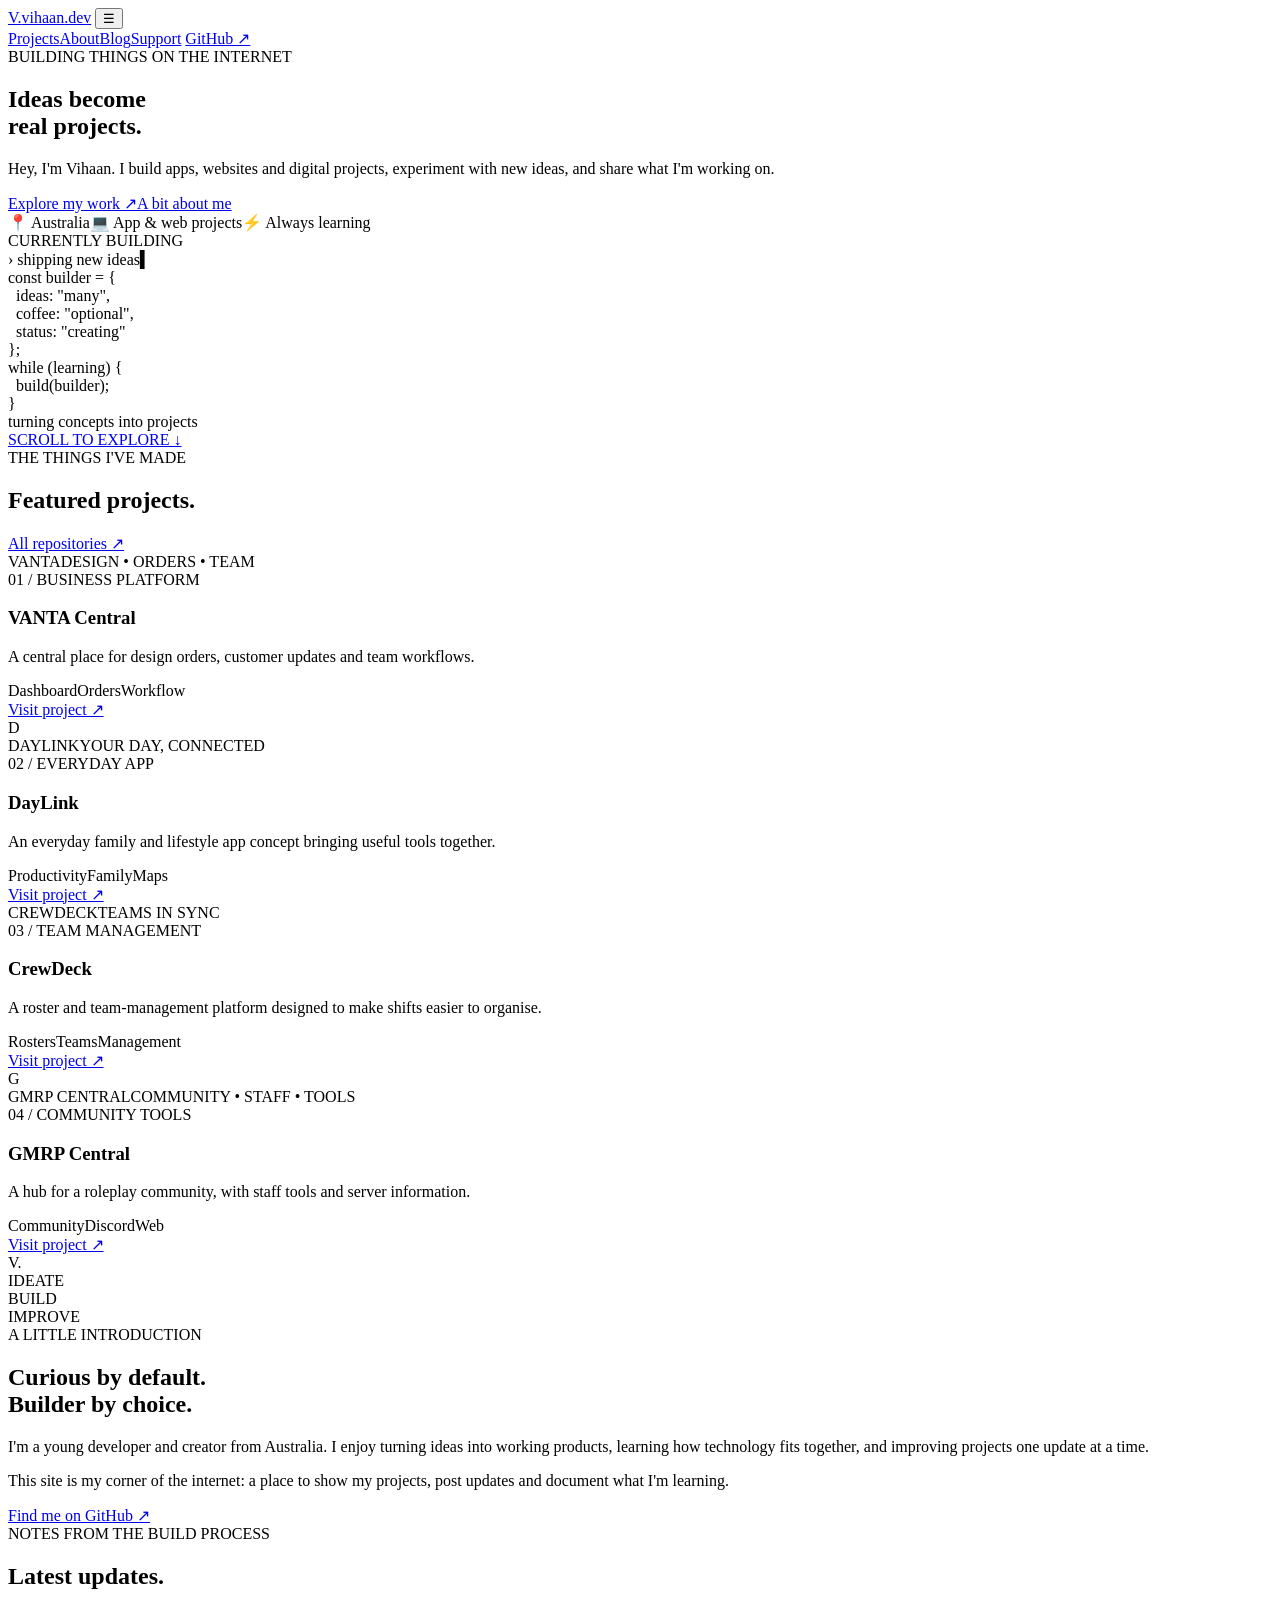
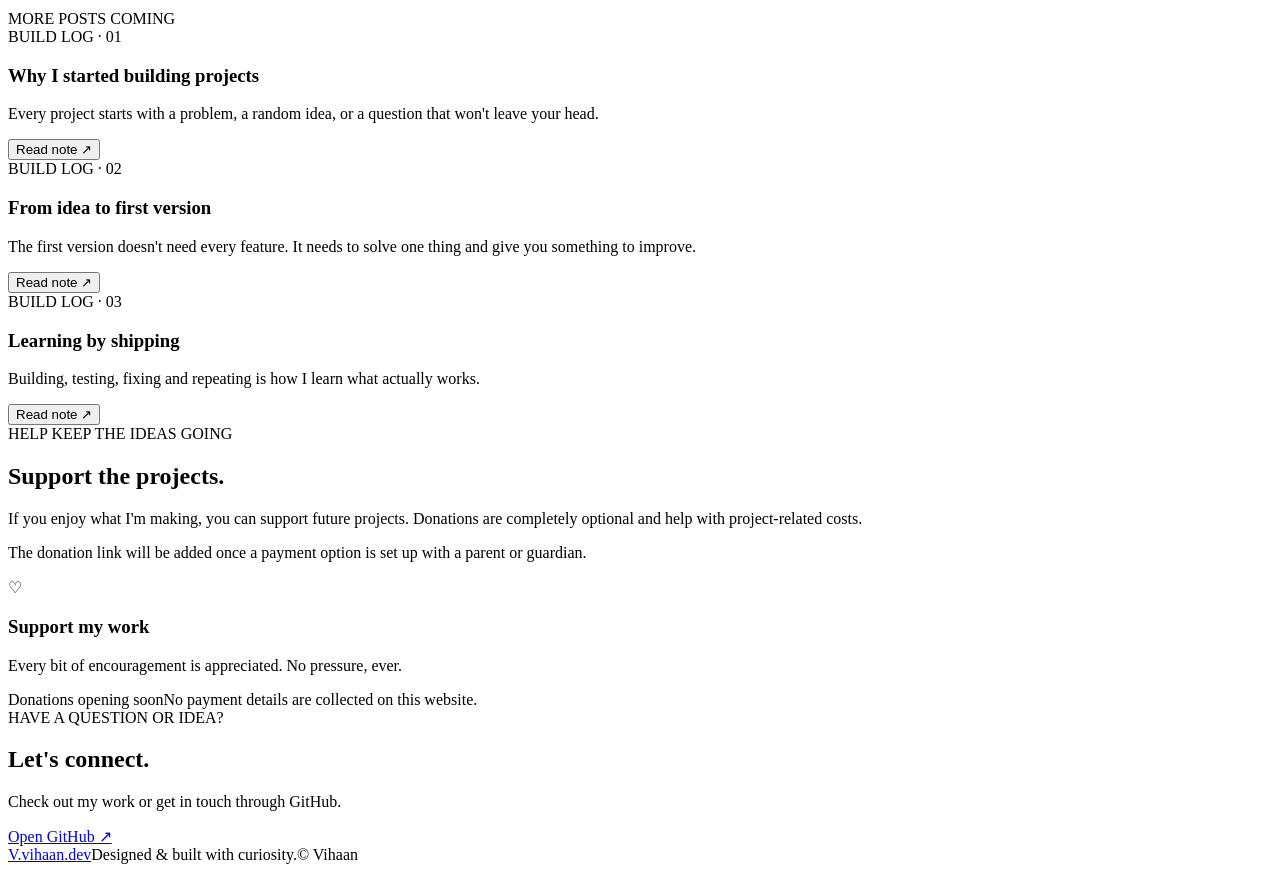
==== index.html @ 01ca3eeb "Add developer portfolio website" ====
<!doctype html>
<html lang="en">
<head>
  <meta charset="utf-8">
  <meta name="viewport" content="width=device-width, initial-scale=1">
  <meta name="theme-color" content="#080d1b">
  <meta name="description" content="Vihaan's developer portfolio: apps, websites, experiments and updates.">
  <title>Vihaan | Developer & Builder</title>
  <link rel="preconnect" href="https://fonts.googleapis.com">
  <link rel="preconnect" href="https://fonts.gstatic.com" crossorigin>
  <link href="https://fonts.googleapis.com/css2?family=DM+Sans:wght@400;500;600;700&family=Space+Grotesk:wght@400;500;600;700&display=swap" rel="stylesheet">
  <link rel="stylesheet" href="styles.css">
  <script src="script.js" defer></script>
</head>
<body>
  <div class="ambient ambient-one"></div><div class="ambient ambient-two"></div>
  <header class="site-header">
    <a class="brand" href="#home" aria-label="Vihaan home"><span class="brand-mark">V.</span><span>vihaan<span class="muted">.dev</span></span></a>
    <button class="menu-toggle" aria-label="Toggle navigation" aria-expanded="false">☰</button>
    <nav class="nav">
      <a href="#projects">Projects</a><a href="#about">About</a><a href="#blog">Blog</a><a href="#support">Support</a>
      <a class="nav-cta" href="https://github.com/vihaanchillguy-ui" target="_blank" rel="noreferrer">GitHub ↗</a>
    </nav>
  </header>

  <main>
    <section class="hero section" id="home">
      <div class="hero-copy">
        <div class="eyebrow"><span class="status-dot"></span> BUILDING THINGS ON THE INTERNET</div>
        <h1>Ideas become<br><span class="gradient-text">real projects.</span></h1>
        <p class="hero-text">Hey, I'm Vihaan. I build apps, websites and digital projects, experiment with new ideas, and share what I'm working on.</p>
        <div class="hero-actions"><a class="button primary" href="#projects">Explore my work <span>↗</span></a><a class="button secondary" href="#about">A bit about me</a></div>
        <div class="hero-meta"><span>📍 Australia</span><span>💻 App & web projects</span><span>⚡ Always learning</span></div>
      </div>
      <div class="hero-card">
        <div class="card-top"><span class="window-dots"><i></i><i></i><i></i></span><span class="tiny-label">CURRENTLY BUILDING</span></div>
        <div class="terminal-line"><span class="terminal-prompt">›</span> <span id="typed-line">shipping new ideas</span><span class="cursor">▍</span></div>
        <div class="code-block"><span class="code-purple">const</span> builder = {<br>&nbsp;&nbsp;ideas: <span class="code-green">"many"</span>,<br>&nbsp;&nbsp;coffee: <span class="code-orange">"optional"</span>,<br>&nbsp;&nbsp;status: <span class="code-green">"creating"</span><br>};<br><span class="code-purple">while</span> (learning) {<br>&nbsp;&nbsp;build(builder);<br>}
        </div>
        <div class="card-bottom"><span class="live-pulse"></span> turning concepts into projects</div>
      </div>
      <a class="scroll-cue" href="#projects">SCROLL TO EXPLORE ↓</a>
    </section>

    <section class="section projects-section" id="projects">
      <div class="section-heading"><div><div class="eyebrow">THE THINGS I'VE MADE</div><h2>Featured projects<span class="accent">.</span></h2></div><a class="text-link" href="https://github.com/vihaanchillguy-ui?tab=repositories" target="_blank" rel="noreferrer">All repositories ↗</a></div>
      <div class="project-grid">
        <article class="project-card featured">
          <div class="project-art art-vanta"><span class="art-orbit"></span><span class="art-word">VANTA</span><span class="art-caption">DESIGN • ORDERS • TEAM</span></div>
          <div class="project-info"><div class="project-kicker">01 / BUSINESS PLATFORM</div><h3>VANTA Central</h3><p>A central place for design orders, customer updates and team workflows.</p><div class="tags"><span>Dashboard</span><span>Orders</span><span>Workflow</span></div><a class="text-link" href="https://vanta-central-236cf91c.base44.app" target="_blank" rel="noreferrer">Visit project ↗</a></div>
        </article>
        <article class="project-card">
          <div class="project-art art-daylink"><div class="daylink-icon">D</div><span class="art-word">DAYLINK</span><span class="art-caption">YOUR DAY, CONNECTED</span></div>
          <div class="project-info"><div class="project-kicker">02 / EVERYDAY APP</div><h3>DayLink</h3><p>An everyday family and lifestyle app concept bringing useful tools together.</p><div class="tags"><span>Productivity</span><span>Family</span><span>Maps</span></div><a class="text-link" href="https://daylink-daily-flow.base44.app" target="_blank" rel="noreferrer">Visit project ↗</a></div>
        </article>
        <article class="project-card">
          <div class="project-art art-crew"><div class="crew-bars"><i></i><i></i><i></i><i></i></div><span class="art-word">CREWDECK</span><span class="art-caption">TEAMS IN SYNC</span></div>
          <div class="project-info"><div class="project-kicker">03 / TEAM MANAGEMENT</div><h3>CrewDeck</h3><p>A roster and team-management platform designed to make shifts easier to organise.</p><div class="tags"><span>Rosters</span><span>Teams</span><span>Management</span></div><a class="text-link" href="https://crewdeckhub.com" target="_blank" rel="noreferrer">Visit project ↗</a></div>
        </article>
        <article class="project-card">
          <div class="project-art art-gmrp"><div class="gmrp-shield">G</div><span class="art-word">GMRP CENTRAL</span><span class="art-caption">COMMUNITY • STAFF • TOOLS</span></div>
          <div class="project-info"><div class="project-kicker">04 / COMMUNITY TOOLS</div><h3>GMRP Central</h3><p>A hub for a roleplay community, with staff tools and server information.</p><div class="tags"><span>Community</span><span>Discord</span><span>Web</span></div><a class="text-link" href="https://vihaanchillguy-ui.github.io/gmrp-central-site/" target="_blank" rel="noreferrer">Visit project ↗</a></div>
        </article>
      </div>
    </section>

    <section class="about-section" id="about"><div class="section about-inner"><div class="about-visual"><div class="avatar">V<span>.</span></div><div class="orbit-label label-one">IDEATE</div><div class="orbit-label label-two">BUILD</div><div class="orbit-label label-three">IMPROVE</div></div><div class="about-copy"><div class="eyebrow">A LITTLE INTRODUCTION</div><h2>Curious by default.<br><span class="gradient-text">Builder by choice.</span></h2><p>I'm a young developer and creator from Australia. I enjoy turning ideas into working products, learning how technology fits together, and improving projects one update at a time.</p><p>This site is my corner of the internet: a place to show my projects, post updates and document what I'm learning.</p><a class="button secondary" href="https://github.com/vihaanchillguy-ui" target="_blank" rel="noreferrer">Find me on GitHub ↗</a></div></div></section>

    <section class="section blog-section" id="blog">
      <div class="section-heading"><div><div class="eyebrow">NOTES FROM THE BUILD PROCESS</div><h2>Latest updates<span class="accent">.</span></h2></div><span class="coming-label">MORE POSTS COMING</span></div>
      <div class="blog-grid">
        <article class="blog-card"><div class="blog-date">BUILD LOG · 01</div><h3>Why I started building projects</h3><p>Every project starts with a problem, a random idea, or a question that won't leave your head.</p><button class="read-more" data-post="0">Read note ↗</button></article>
        <article class="blog-card"><div class="blog-date">BUILD LOG · 02</div><h3>From idea to first version</h3><p>The first version doesn't need every feature. It needs to solve one thing and give you something to improve.</p><button class="read-more" data-post="1">Read note ↗</button></article>
        <article class="blog-card"><div class="blog-date">BUILD LOG · 03</div><h3>Learning by shipping</h3><p>Building, testing, fixing and repeating is how I learn what actually works.</p><button class="read-more" data-post="2">Read note ↗</button></article>
      </div>
    </section>

    <section class="support-section" id="support"><div class="section support-inner"><div><div class="eyebrow">HELP KEEP THE IDEAS GOING</div><h2>Support the projects<span class="accent">.</span></h2><p>If you enjoy what I'm making, you can support future projects. Donations are completely optional and help with project-related costs.</p><p class="small-note">The donation link will be added once a payment option is set up with a parent or guardian.</p></div><div class="support-card"><div class="support-icon">♡</div><h3>Support my work</h3><p>Every bit of encouragement is appreciated. No pressure, ever.</p><span class="button disabled" aria-disabled="true">Donations opening soon</span><span class="secure-note">No payment details are collected on this website.</span></div></div></section>

    <section class="section contact-section"><div class="contact-box"><div><div class="eyebrow">HAVE A QUESTION OR IDEA?</div><h2>Let's connect<span class="accent">.</span></h2><p>Check out my work or get in touch through GitHub.</p></div><a class="button primary" href="https://github.com/vihaanchillguy-ui" target="_blank" rel="noreferrer">Open GitHub ↗</a></div></section>
  </main>
  <footer class="footer"><a class="brand" href="#home"><span class="brand-mark">V.</span><span>vihaan<span class="muted">.dev</span></span></a><span>Designed & built with curiosity.</span><span>© <span id="year"></span> Vihaan</span></footer>

  <dialog id="post-dialog" class="post-dialog"><button class="dialog-close" aria-label="Close">×</button><div class="eyebrow" id="dialog-kicker">BUILD LOG</div><h2 id="dialog-title"></h2><div id="dialog-body"></div></dialog>
</body>
</html>
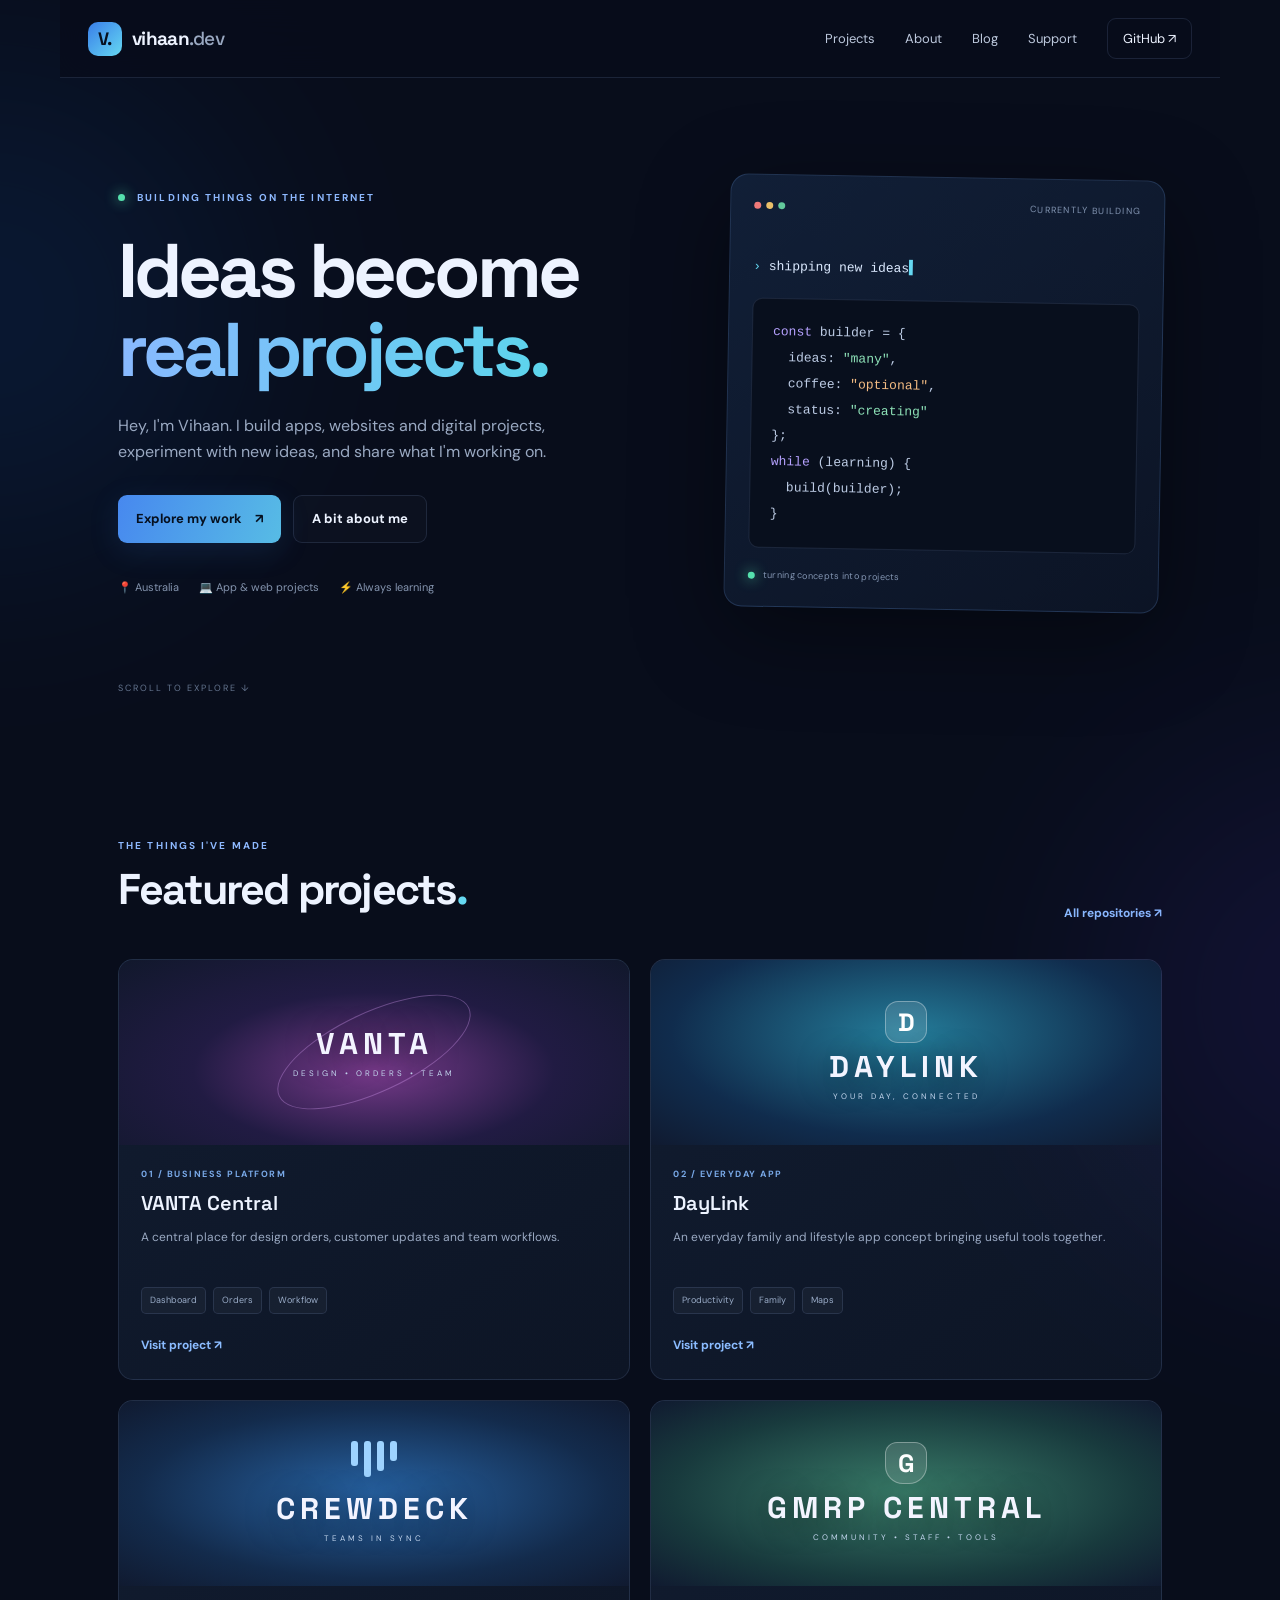
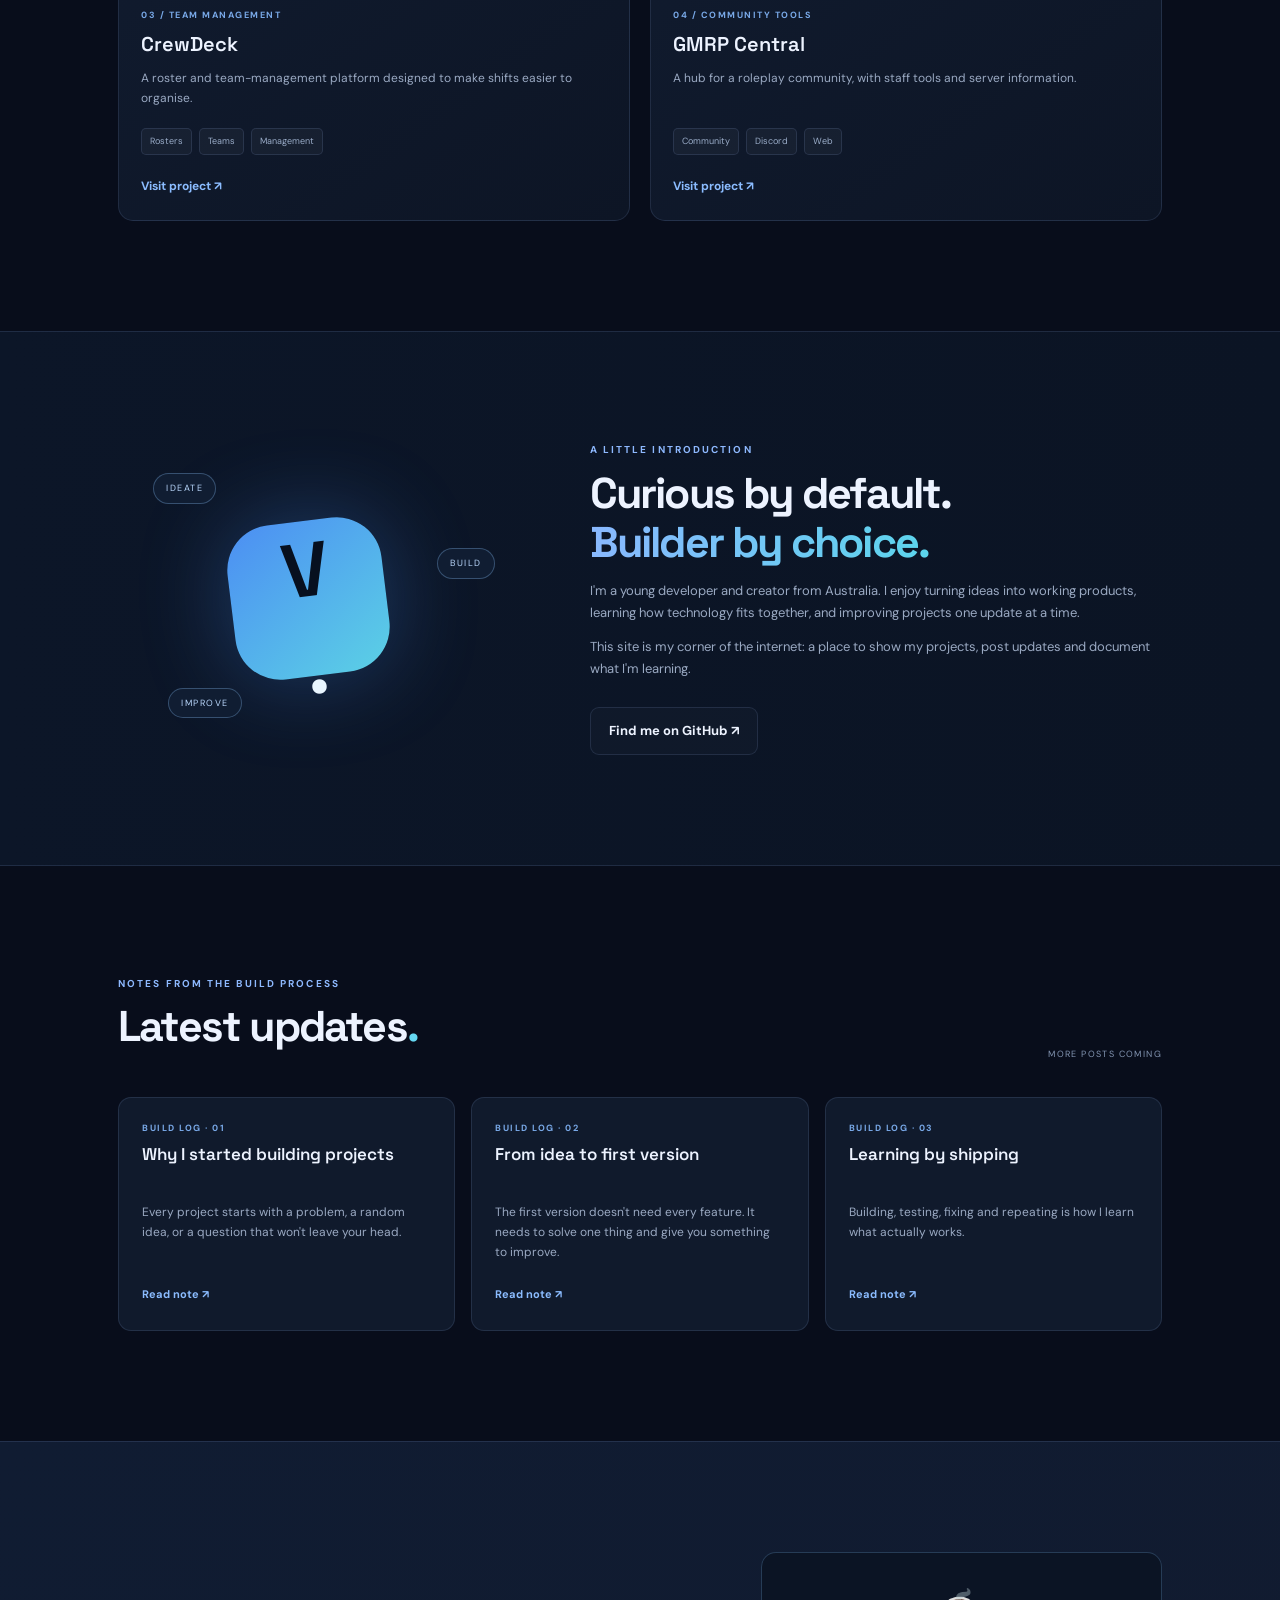
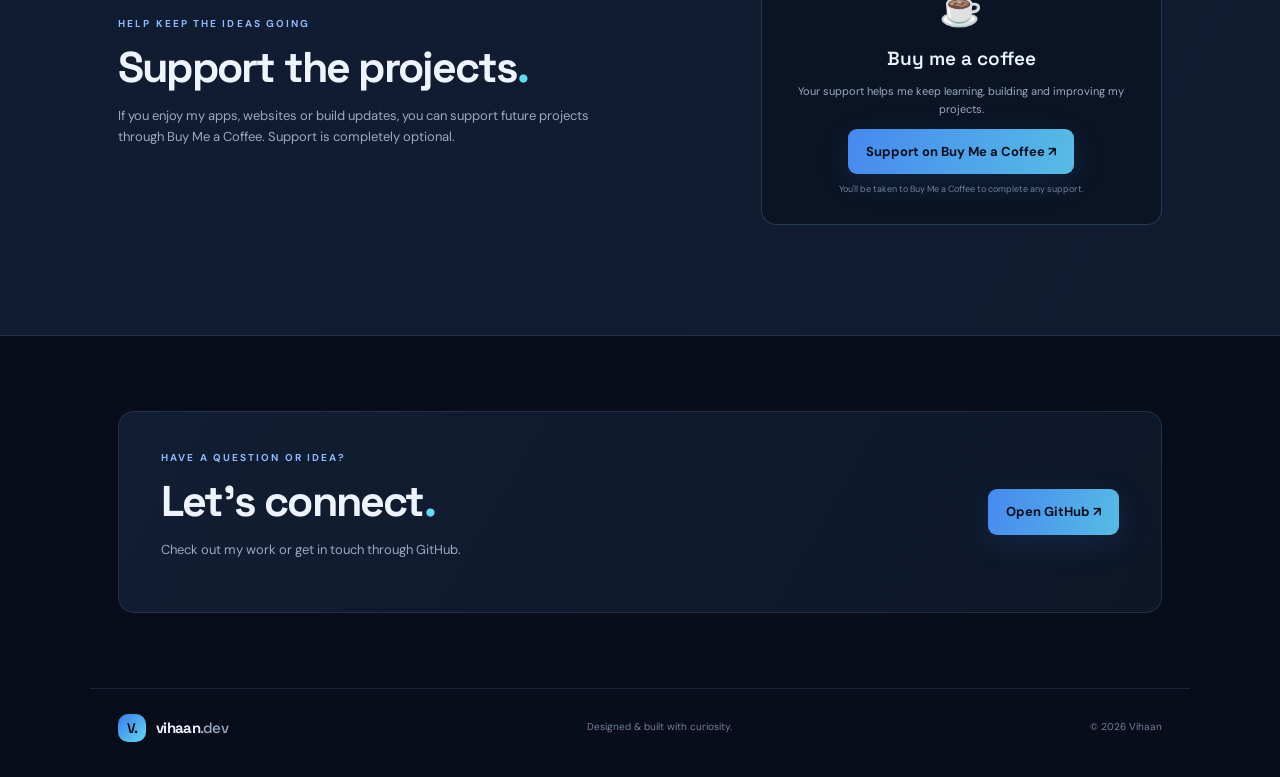
==== commit b7ef9b62: "Add Buy Me a Coffee support link to portfolio website" ====
--- a/index.html
+++ b/index.html
@@ -75,7 +75,7 @@
       </div>
     </section>
 
-    <section class="support-section" id="support"><div class="section support-inner"><div><div class="eyebrow">HELP KEEP THE IDEAS GOING</div><h2>Support the projects<span class="accent">.</span></h2><p>If you enjoy what I'm making, you can support future projects. Donations are completely optional and help with project-related costs.</p><p class="small-note">The donation link will be added once a payment option is set up with a parent or guardian.</p></div><div class="support-card"><div class="support-icon">♡</div><h3>Support my work</h3><p>Every bit of encouragement is appreciated. No pressure, ever.</p><span class="button disabled" aria-disabled="true">Donations opening soon</span><span class="secure-note">No payment details are collected on this website.</span></div></div></section>
+    <section class="support-section" id="support"><div class="section support-inner"><div><div class="eyebrow">HELP KEEP THE IDEAS GOING</div><h2>Support the projects<span class="accent">.</span></h2><p>If you enjoy my apps, websites or build updates, you can support future projects through Buy Me a Coffee. Support is completely optional.</p></div><div class="support-card"><div class="support-icon">☕</div><h3>Buy me a coffee</h3><p>Your support helps me keep learning, building and improving my projects.</p><a class="button primary" href="https://buymeacoffee.com/vihaansaini" target="_blank" rel="noopener noreferrer">Support on Buy Me a Coffee ↗</a><span class="secure-note">You'll be taken to Buy Me a Coffee to complete any support.</span></div></div></section>
 
     <section class="section contact-section"><div class="contact-box"><div><div class="eyebrow">HAVE A QUESTION OR IDEA?</div><h2>Let's connect<span class="accent">.</span></h2><p>Check out my work or get in touch through GitHub.</p></div><a class="button primary" href="https://github.com/vihaanchillguy-ui" target="_blank" rel="noreferrer">Open GitHub ↗</a></div></section>
   </main>
--- a/styles.css
+++ b/styles.css
@@ -0,0 +1 @@
+:root{--bg:#080d1b;--panel:#101a2d;--panel2:#0c1425;--text:#edf3ff;--muted:#9aa9c2;--blue:#5a9bff;--cyan:#65d8f2;--line:rgba(160,190,255,.13);--font:'DM Sans',sans-serif;--display:'Space Grotesk',sans-serif}*{box-sizing:border-box}html{scroll-behavior:smooth;scroll-padding-top:90px}body{margin:0;background:var(--bg);color:var(--text);font-family:var(--font);line-height:1.65;overflow-x:hidden}a{color:inherit;text-decoration:none}button{font:inherit}.ambient{position:absolute;width:480px;height:480px;border-radius:50%;filter:blur(120px);opacity:.13;pointer-events:none}.ambient-one{background:#1769d2;top:70px;left:-250px}.ambient-two{background:#5438d4;top:760px;right:-300px}.site-header{height:78px;max-width:1160px;margin:auto;padding:0 28px;display:flex;align-items:center;justify-content:space-between;position:sticky;top:0;z-index:20;background:rgba(8,13,27,.82);backdrop-filter:blur(18px);border-bottom:1px solid var(--line)}.brand{display:flex;align-items:center;gap:10px;font:700 19px var(--display);letter-spacing:-.7px}.brand-mark{display:grid;place-items:center;width:34px;height:34px;border-radius:10px;background:linear-gradient(135deg,#397ee9,#65d8f2);color:#07101f;font-size:18px}.muted{color:var(--muted);font-weight:500}.nav{display:flex;align-items:center;gap:30px;color:#bdc9dd;font-size:13px}.nav a:hover,.text-link:hover{color:var(--cyan)}.nav-cta{padding:9px 15px;border:1px solid var(--line);border-radius:9px;color:var(--text)!important}.menu-toggle{display:none;background:none;color:white;border:0;font-size:23px}.section{max-width:1100px;margin:auto;padding:110px 28px}.hero{min-height:650px;display:grid;grid-template-columns:1.12fr .88fr;align-items:center;gap:55px;position:relative;padding-top:90px}.eyebrow{font-size:10px;letter-spacing:2.1px;font-weight:700;color:#8eb9ff}.status-dot,.live-pulse{display:inline-block;width:7px;height:7px;border-radius:50%;background:#55e0ad;margin-right:8px;box-shadow:0 0 13px #55e0ad}.hero h1{font:700 clamp(48px,7vw,76px)/1.04 var(--display);letter-spacing:-4px;margin:24px 0}.gradient-text{background:linear-gradient(100deg,#8ab8ff,#5bd5ec);-webkit-background-clip:text;background-clip:text;color:transparent}.hero-text{max-width:510px;color:var(--muted);font-size:16px}.hero-actions{display:flex;gap:12px;margin:30px 0}.button{display:inline-flex;align-items:center;justify-content:center;gap:13px;padding:12px 18px;border-radius:9px;font-size:13px;font-weight:700;transition:.2s}.button:hover{transform:translateY(-2px)}.primary{background:linear-gradient(110deg,#4788ef,#57bce5);color:#06101f;box-shadow:0 8px 30px #347cdb25}.secondary{border:1px solid var(--line);background:#ffffff05;color:var(--text)}.hero-meta{display:flex;gap:20px;flex-wrap:wrap;color:#8494ae;font-size:11px;margin-top:35px}.hero-card{background:linear-gradient(145deg,#111f37,#0c1425);border:1px solid #6a9bdb35;border-radius:18px;padding:23px;box-shadow:0 25px 90px #0006;transform:rotate(1deg)}.card-top,.card-bottom{display:flex;justify-content:space-between;align-items:center}.window-dots{display:flex;gap:5px}.window-dots i{width:7px;height:7px;background:#54708f;border-radius:50%}.window-dots i:first-child{background:#ef7979}.window-dots i:nth-child(2){background:#eabf69}.window-dots i:nth-child(3){background:#62c99b}.tiny-label,.card-bottom{font-size:9px;letter-spacing:1.3px;color:#8395b2}.terminal-line{margin:45px 0 24px;font:500 13px monospace;color:#dceaff}.terminal-prompt{color:#65d8f2}.cursor{color:#65d8f2;animation:blink 1s steps(2) infinite}@keyframes blink{50%{opacity:0}}.code-block{font:13px/2 monospace;color:#bdcce5;background:#080f1d;border:1px solid var(--line);border-radius:10px;padding:20px}.code-purple{color:#b6a2ff}.code-green{color:#8ee2b8}.code-orange{color:#f4bc83}.card-bottom{justify-content:flex-start;margin-top:20px;letter-spacing:.3px}.scroll-cue{position:absolute;bottom:32px;left:28px;color:#65758f;font-size:9px;letter-spacing:2px}.section-heading{display:flex;justify-content:space-between;align-items:end;margin-bottom:35px}.section-heading h2,.about-copy h2,.support-inner h2,.contact-box h2{font:700 clamp(32px,4vw,43px)/1.15 var(--display);letter-spacing:-1.8px;margin:10px 0}.accent{color:var(--cyan)}.text-link{font-size:12px;font-weight:700;color:#8bbcff}.project-grid{display:grid;grid-template-columns:repeat(2,1fr);gap:20px}.project-card{overflow:hidden;background:linear-gradient(145deg,#111c30,#0d1525);border:1px solid var(--line);border-radius:15px;transition:.25s}.project-card:hover{transform:translateY(-5px);border-color:#5798df66}.project-art{height:185px;position:relative;overflow:hidden;display:flex;align-items:center;justify-content:center;flex-direction:column;gap:4px}.art-vanta{background:radial-gradient(ellipse at 50% 60%,#773a8a,#211b43 50%,#11182c)}.art-daylink{background:radial-gradient(ellipse at 50% 40%,#247c99,#102c4d 65%,#101a30)}.art-crew{background:radial-gradient(ellipse at 50% 50%,#2762a2,#132b4c 65%,#101a30)}.art-gmrp{background:radial-gradient(ellipse at 50% 50%,#397b68,#183a3d 65%,#101a30)}.art-word{font:700 30px var(--display);letter-spacing:5px;color:#f3f4ff;text-shadow:0 4px 30px #0008}.art-caption{font-size:8px;letter-spacing:3px;color:#c2d5ed}.art-orbit{position:absolute;width:210px;height:80px;border:1px solid #e1a4ff55;border-radius:50%;transform:rotate(-25deg)}.daylink-icon,.gmrp-shield{width:42px;height:42px;border-radius:13px;display:grid;place-items:center;background:#ffffff20;border:1px solid #ffffff55;font:700 25px var(--display);color:white}.gmrp-shield{border-radius:12px 12px 18px 18px}.crew-bars{display:flex;gap:6px;margin-bottom:8px}.crew-bars i{width:7px;height:25px;border-radius:3px;background:#9ed3ff}.crew-bars i:nth-child(2){height:36px}.crew-bars i:nth-child(3){height:30px}.crew-bars i:nth-child(4){height:20px}.project-info{padding:22px}.project-kicker,.blog-date{font-size:9px;letter-spacing:1.5px;color:#79a9e8;font-weight:700}.project-info h3,.blog-card h3{font:600 20px var(--display);margin:8px 0}.project-info p,.blog-card p{font-size:12px;color:var(--muted);min-height:42px}.tags{display:flex;gap:7px;flex-wrap:wrap;margin:17px 0}.tags span{font-size:9px;padding:5px 8px;border-radius:5px;background:#ffffff09;color:#9aacc8;border:1px solid var(--line)}.about-section{background:linear-gradient(90deg,#0c1628,#0b1424);border-block:1px solid var(--line)}.about-inner{display:grid;grid-template-columns:.8fr 1.2fr;align-items:center;gap:90px}.about-visual{height:310px;display:grid;place-items:center;position:relative}.avatar{width:155px;height:155px;border-radius:45px;display:grid;place-items:center;background:linear-gradient(145deg,#4c8ef3,#5bd1e5);color:#07101f;font:700 76px var(--display);box-shadow:0 0 90px #458be955;transform:rotate(-7deg)}.avatar span{color:#e9f6ff}.orbit-label{position:absolute;border:1px solid #6e9fce66;background:#101d32;padding:7px 12px;border-radius:30px;font-size:9px;letter-spacing:1.5px;color:#b8d6fa}.label-one{top:30px;left:35px}.label-two{right:5px;top:105px}.label-three{bottom:35px;left:50px}.about-copy p,.support-inner p,.contact-box p{color:var(--muted);font-size:13px;max-width:560px}.about-copy .button{margin-top:15px}.blog-grid{display:grid;grid-template-columns:repeat(3,1fr);gap:16px}.blog-card{padding:23px;background:#101a2c;border:1px solid var(--line);border-radius:13px}.blog-card h3{font-size:17px;min-height:48px}.blog-card p{min-height:65px}.read-more{padding:0;border:0;background:none;color:#8bbcff;font-size:11px;font-weight:700;cursor:pointer}.coming-label{font-size:9px;letter-spacing:1.4px;color:#8395b2}.support-section{background:linear-gradient(120deg,#101c32,#111b30);border-block:1px solid var(--line)}.support-inner{display:grid;grid-template-columns:1fr .7fr;align-items:center;gap:70px}.support-inner p{max-width:490px}.small-note{font-size:10px!important;color:#71839e!important}.support-card{padding:27px;border:1px solid #70a9e144;background:#0b1424;border-radius:15px;text-align:center}.support-icon{font-size:35px;color:#75c9ee}.support-card h3{font:600 19px var(--display);margin:8px}.support-card p{font-size:11px}.disabled{background:#24334a;color:#8798b2;cursor:not-allowed;margin:10px 0}.secure-note{display:block;font-size:9px;color:#6e809a;margin-top:8px}.contact-section{padding-top:75px;padding-bottom:75px}.contact-box{border:1px solid var(--line);border-radius:16px;padding:38px 42px;background:linear-gradient(120deg,#111d32,#0d1728);display:flex;align-items:center;justify-content:space-between;gap:20px}.contact-box h2{margin-bottom:4px}.footer{max-width:1100px;margin:auto;padding:25px 28px 35px;border-top:1px solid var(--line);display:flex;align-items:center;justify-content:space-between;color:#71819a;font-size:10px}.footer .brand{color:var(--text);font-size:15px}.footer .brand-mark{width:28px;height:28px;font-size:14px}.post-dialog{width:min(560px,calc(100% - 30px));background:#101b2e;color:var(--text);border:1px solid #6a9bdb55;border-radius:16px;padding:35px;box-shadow:0 20px 100px #000b}.post-dialog::backdrop{background:#030712c9;backdrop-filter:blur(5px)}.post-dialog h2{font:700 28px var(--display);margin:10px 0 20px}.post-dialog p{color:var(--muted);font-size:13px}.dialog-close{position:absolute;right:17px;top:12px;background:none;border:0;color:#aabbd3;font-size:25px;cursor:pointer}@media(max-width:760px){.site-header{height:68px;padding:0 20px}.menu-toggle{display:block}.nav{display:none;position:absolute;top:68px;left:0;right:0;padding:20px;background:#0b1425;border-bottom:1px solid var(--line);flex-direction:column;gap:18px}.nav.open{display:flex}.hero{grid-template-columns:1fr;gap:35px;padding-top:75px;padding-bottom:100px}.hero h1{font-size:58px}.hero-card{max-width:500px;width:100%;margin:auto}.scroll-cue{bottom:35px}.section{padding:78px 22px}.project-grid{gap:13px}.project-art{height:145px}.project-info{padding:17px}.about-inner{grid-template-columns:1fr;gap:25px}.about-visual{height:240px}.blog-grid{grid-template-columns:1fr}.blog-card h3,.blog-card p{min-height:0}.support-inner{grid-template-columns:1fr;gap:25px}.contact-box{padding:28px;align-items:flex-start;flex-direction:column}.footer{padding-inline:22px;gap:15px;flex-wrap:wrap}}@media(max-width:480px){.hero h1{font-size:48px;letter-spacing:-2.8px}.hero-meta{gap:10px}.section-heading{align-items:flex-start;gap:15px;flex-direction:column}.project-grid{grid-template-columns:1fr}.project-art{height:170px}.footer{font-size:9px}.footer .brand{width:100%}}
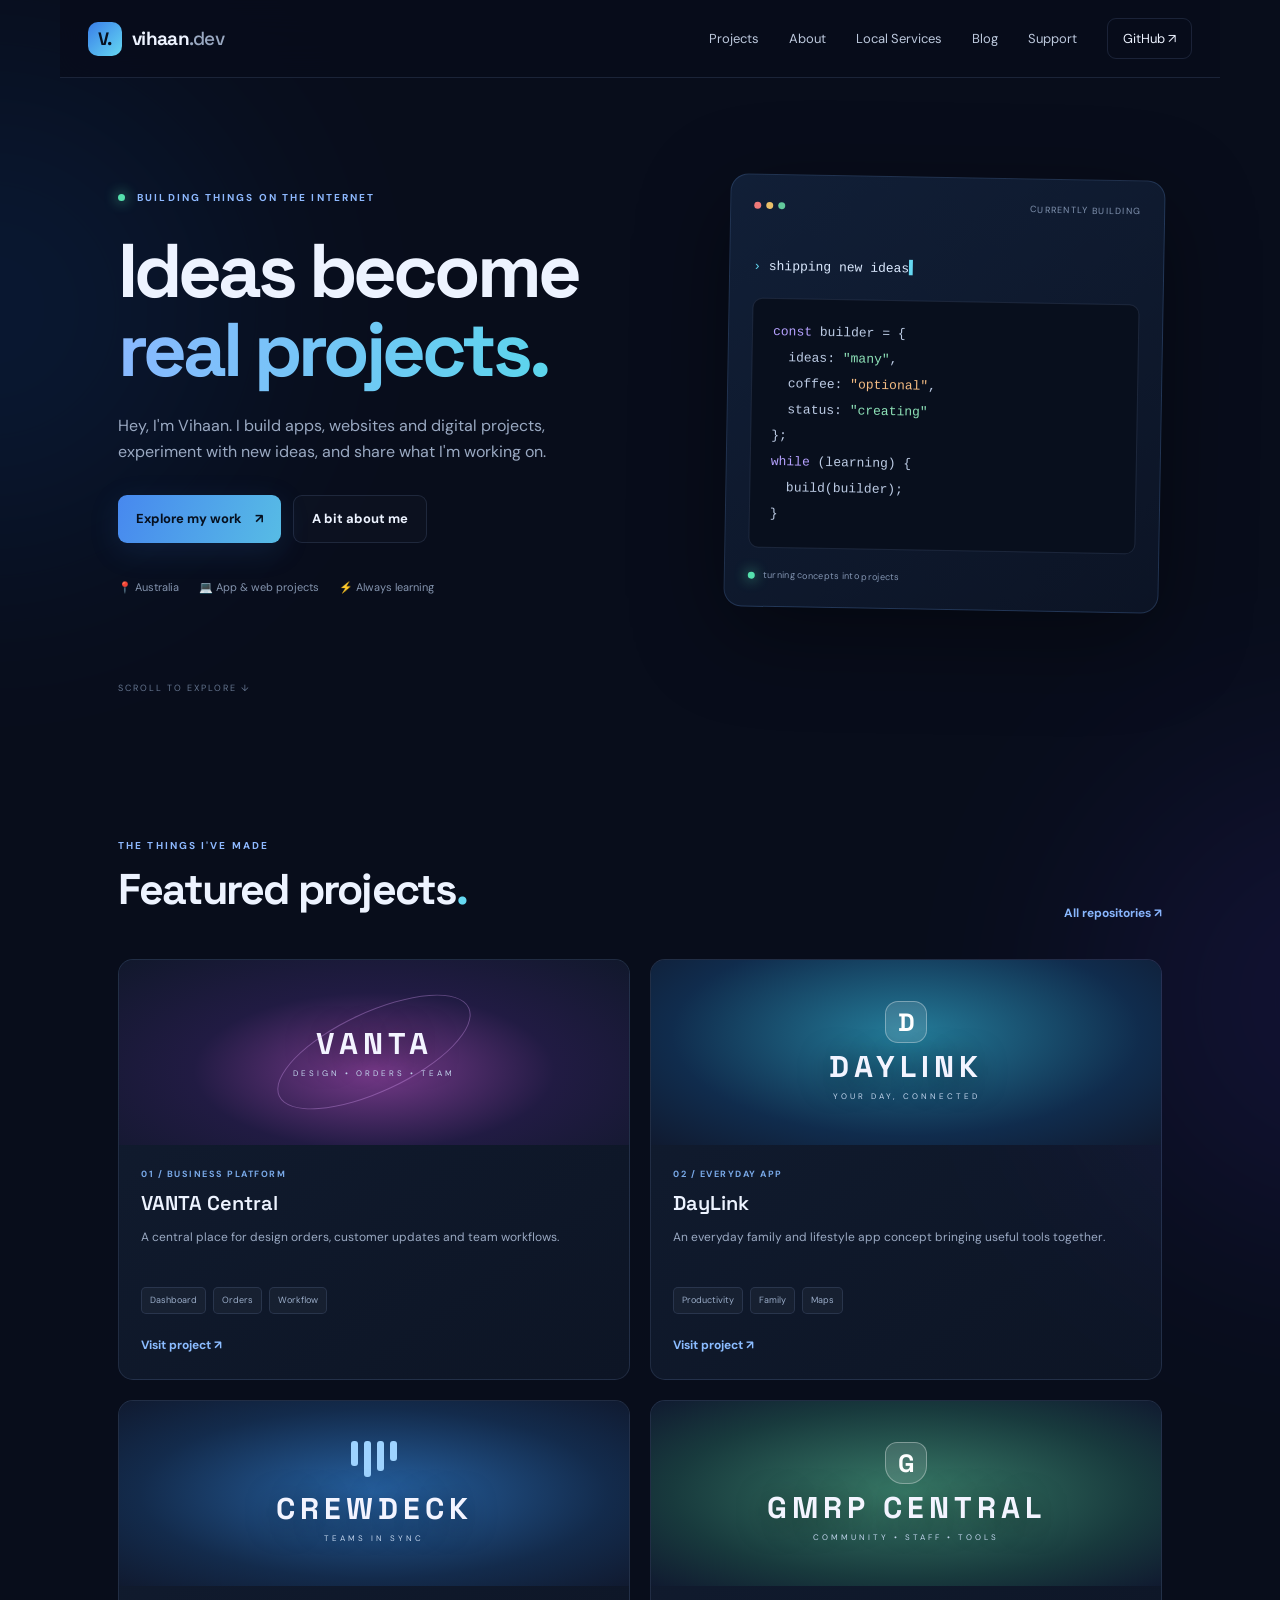
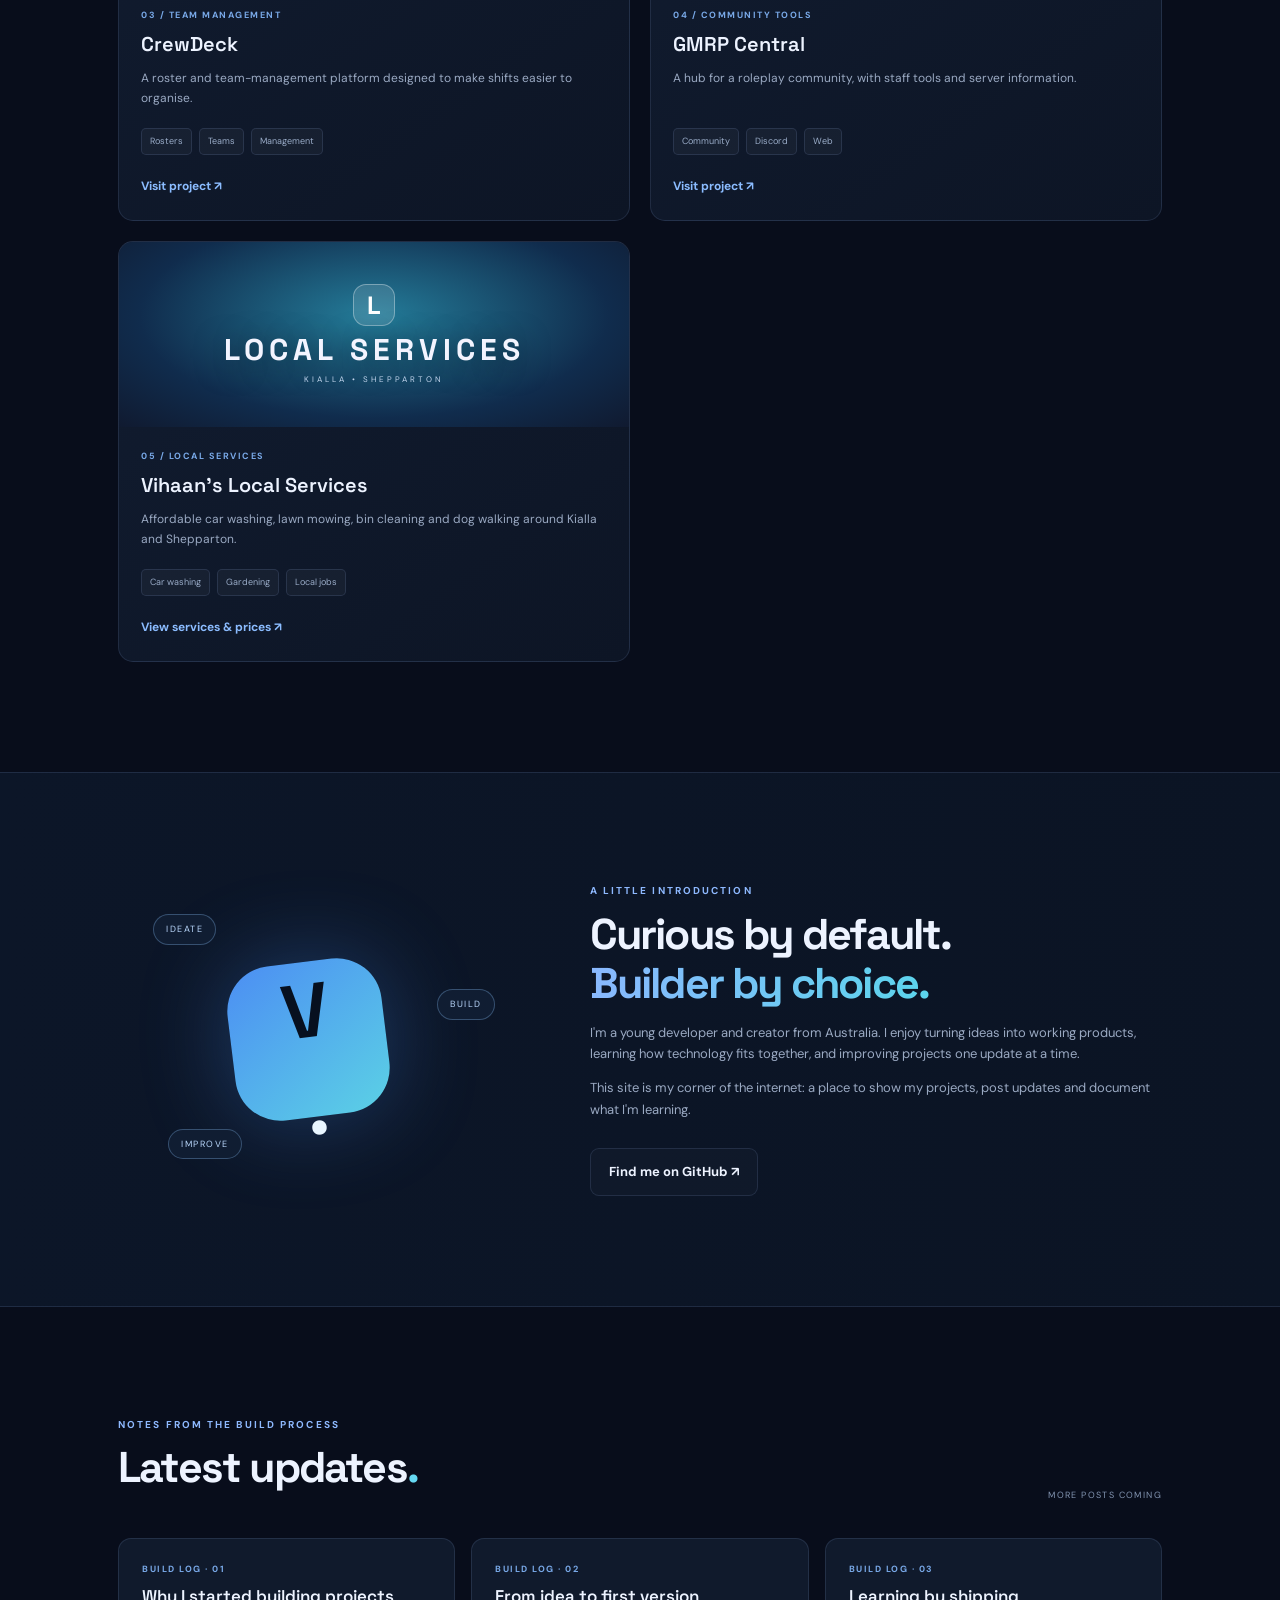
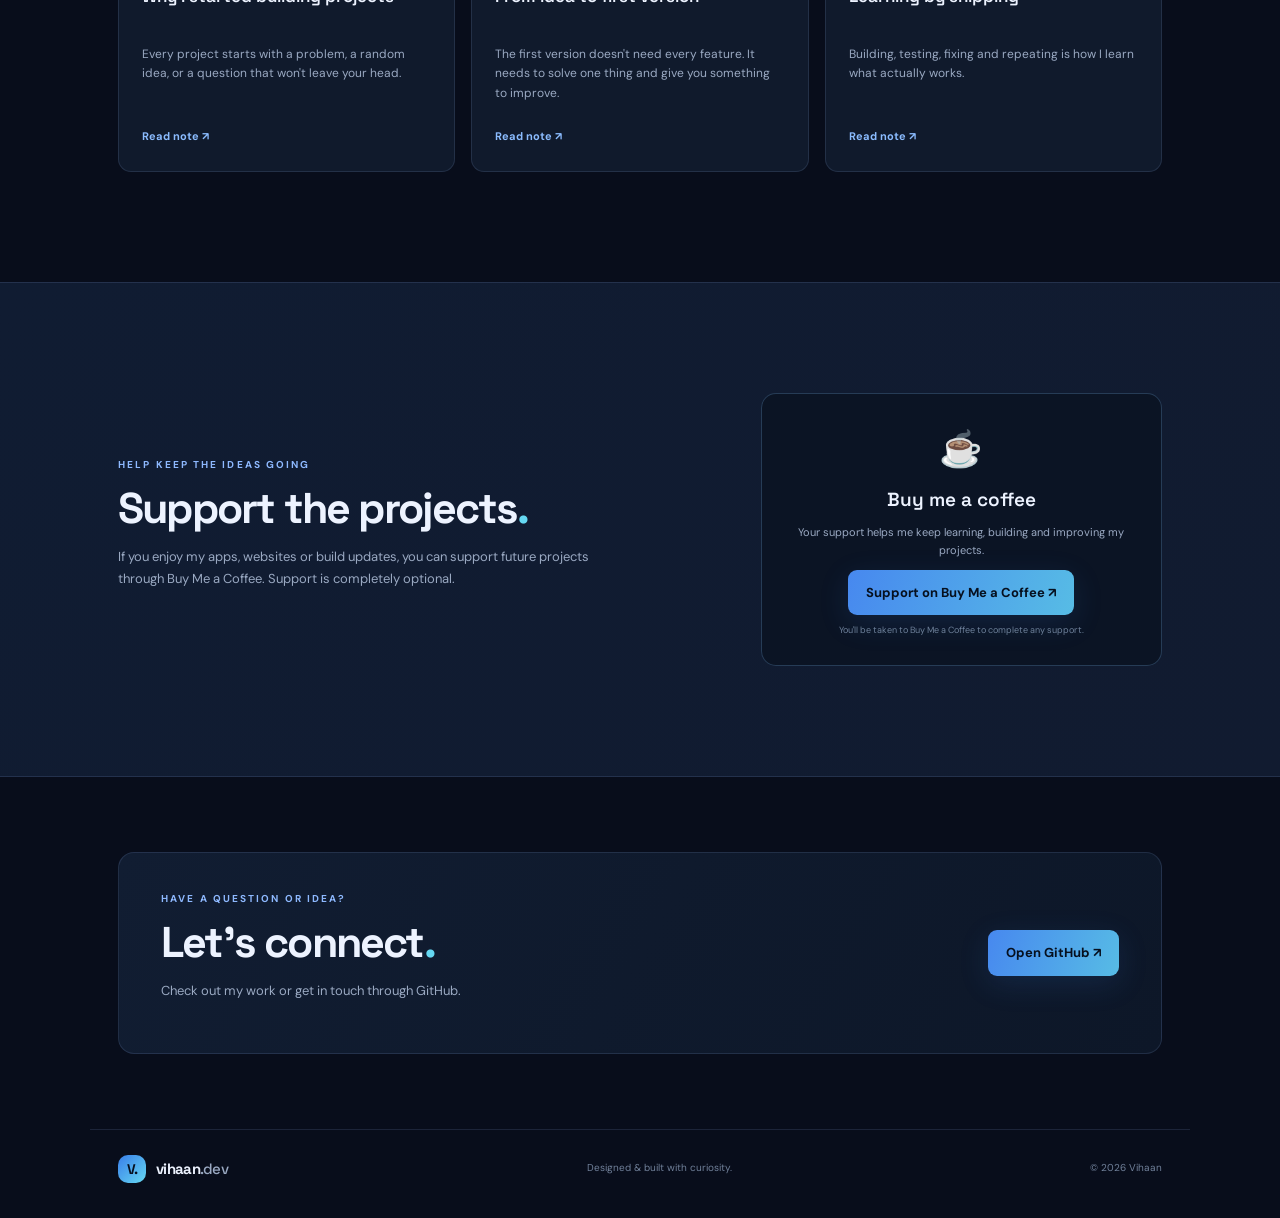
==== commit fe1d4377: "Feature local services on portfolio homepage" ====
--- a/index.html
+++ b/index.html
@@ -18,7 +18,7 @@
     <a class="brand" href="#home" aria-label="Vihaan home"><span class="brand-mark">V.</span><span>vihaan<span class="muted">.dev</span></span></a>
     <button class="menu-toggle" aria-label="Toggle navigation" aria-expanded="false">☰</button>
     <nav class="nav">
-      <a href="#projects">Projects</a><a href="#about">About</a><a href="#blog">Blog</a><a href="#support">Support</a>
+      <a href="#projects">Projects</a><a href="#about">About</a><a href="local-services/">Local Services</a><a href="#blog">Blog</a><a href="#support">Support</a>
       <a class="nav-cta" href="https://github.com/vihaanchillguy-ui" target="_blank" rel="noreferrer">GitHub ↗</a>
     </nav>
   </header>
@@ -61,6 +61,7 @@
           <div class="project-art art-gmrp"><div class="gmrp-shield">G</div><span class="art-word">GMRP CENTRAL</span><span class="art-caption">COMMUNITY • STAFF • TOOLS</span></div>
           <div class="project-info"><div class="project-kicker">04 / COMMUNITY TOOLS</div><h3>GMRP Central</h3><p>A hub for a roleplay community, with staff tools and server information.</p><div class="tags"><span>Community</span><span>Discord</span><span>Web</span></div><a class="text-link" href="https://vihaanchillguy-ui.github.io/gmrp-central-site/" target="_blank" rel="noreferrer">Visit project ↗</a></div>
         </article>
+        <article class="project-card"><div class="project-art art-daylink"><div class="daylink-icon">L</div><span class="art-word">LOCAL SERVICES</span><span class="art-caption">KIALLA • SHEPPARTON</span></div><div class="project-info"><div class="project-kicker">05 / LOCAL SERVICES</div><h3>Vihaan’s Local Services</h3><p>Affordable car washing, lawn mowing, bin cleaning and dog walking around Kialla and Shepparton.</p><div class="tags"><span>Car washing</span><span>Gardening</span><span>Local jobs</span></div><a class="text-link" href="local-services/">View services & prices ↗</a></div></article>
       </div>
     </section>
 
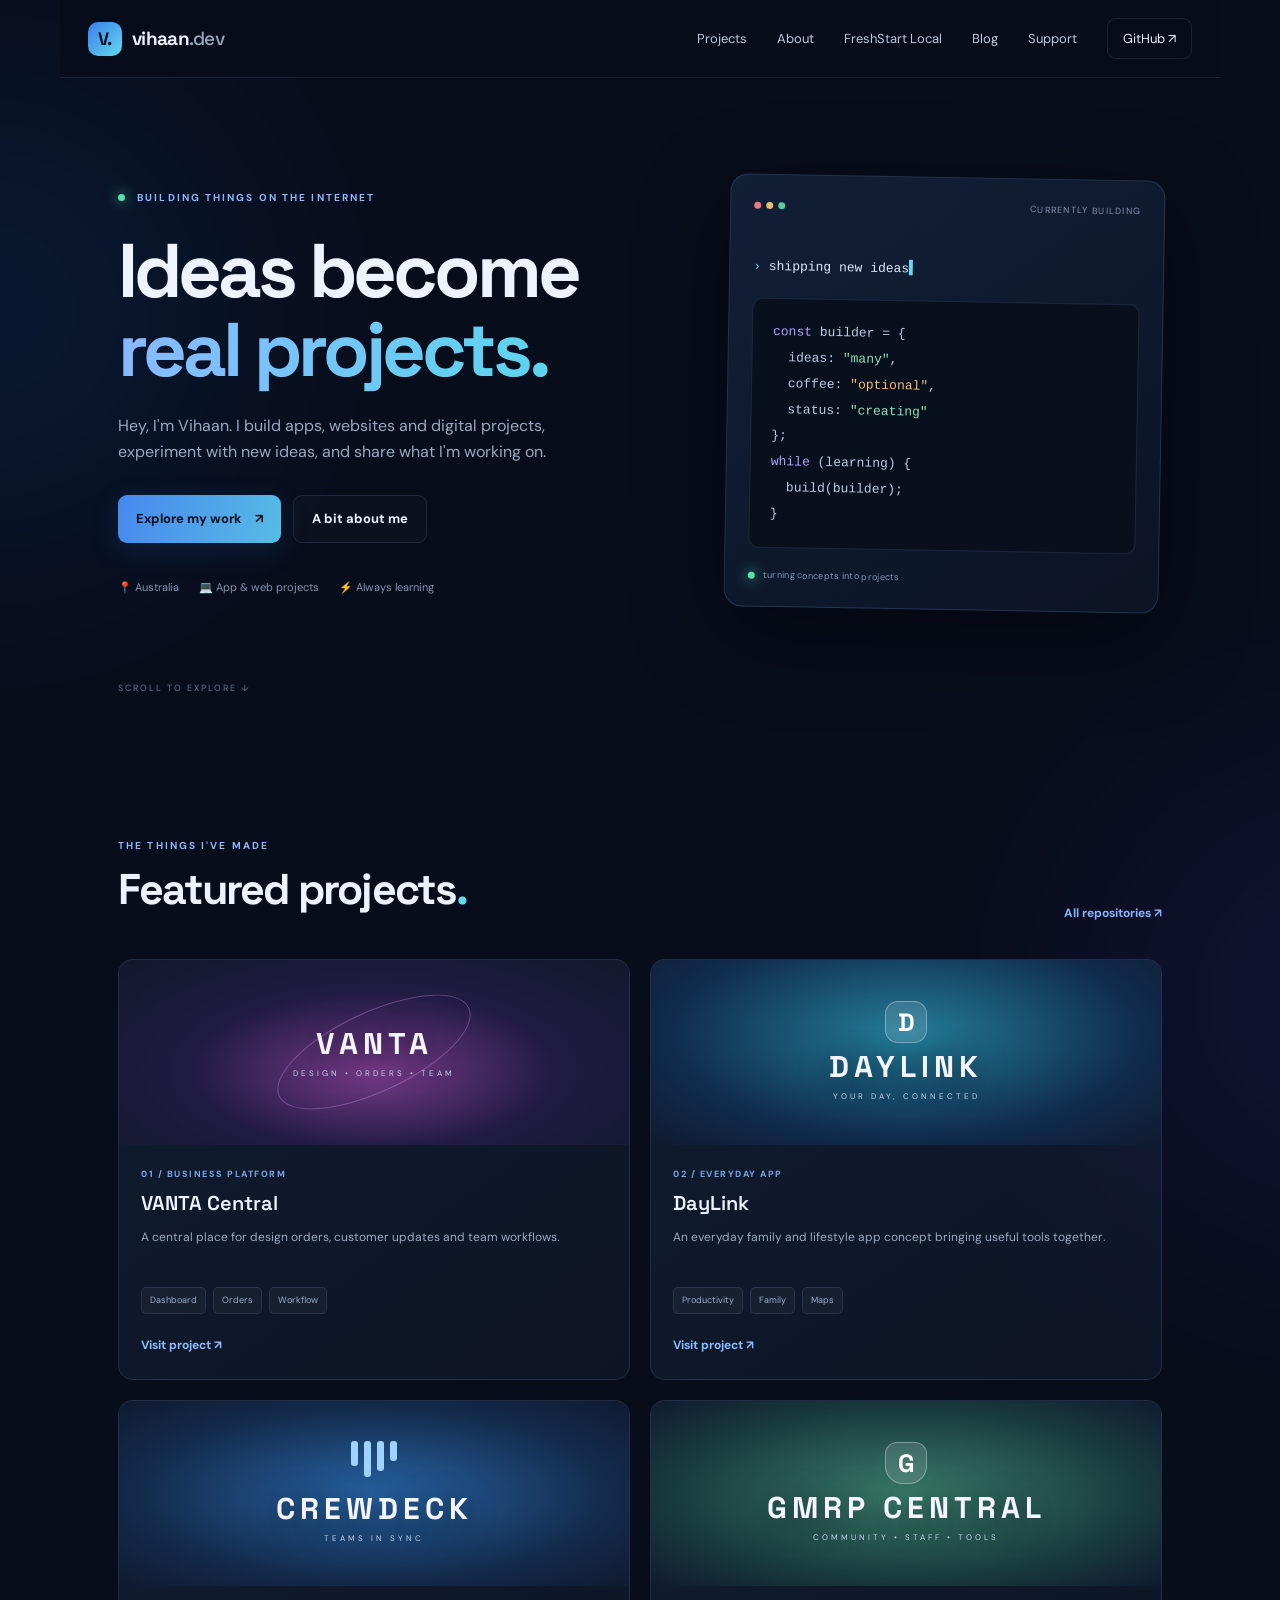
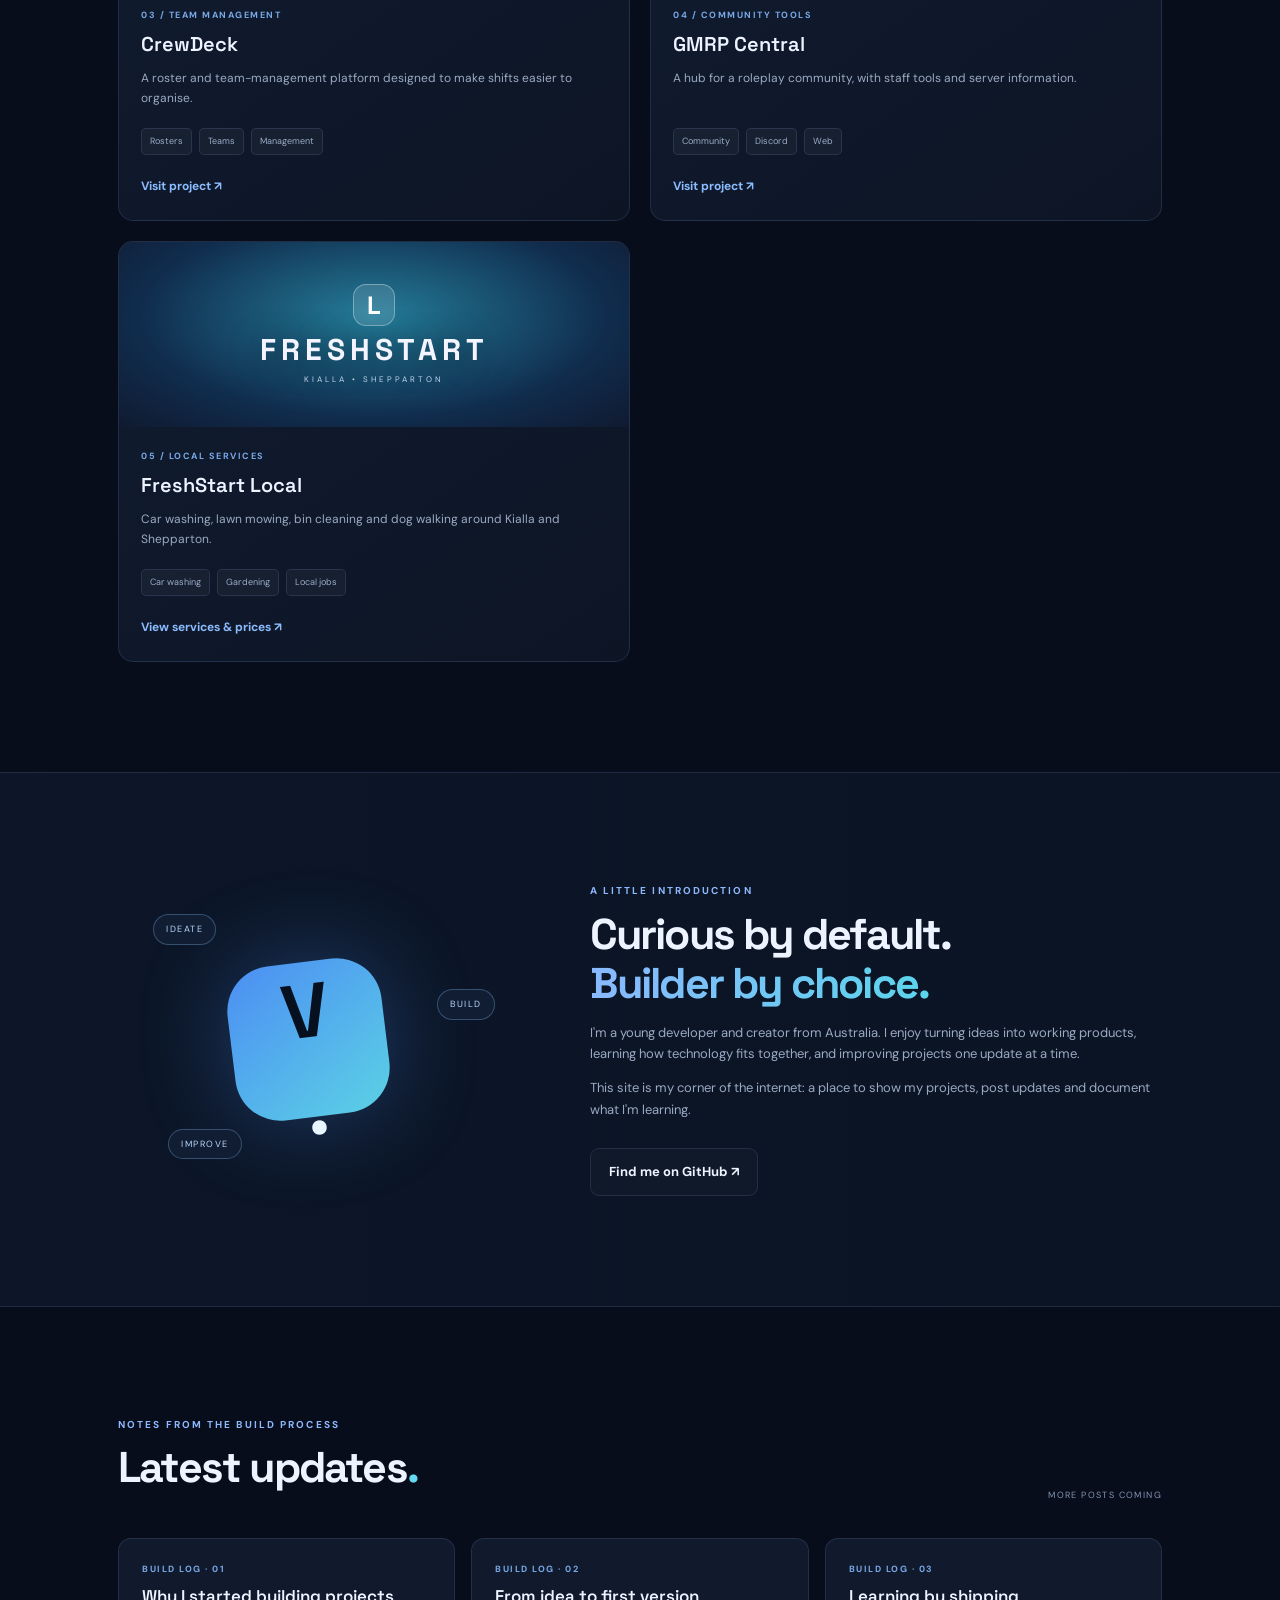
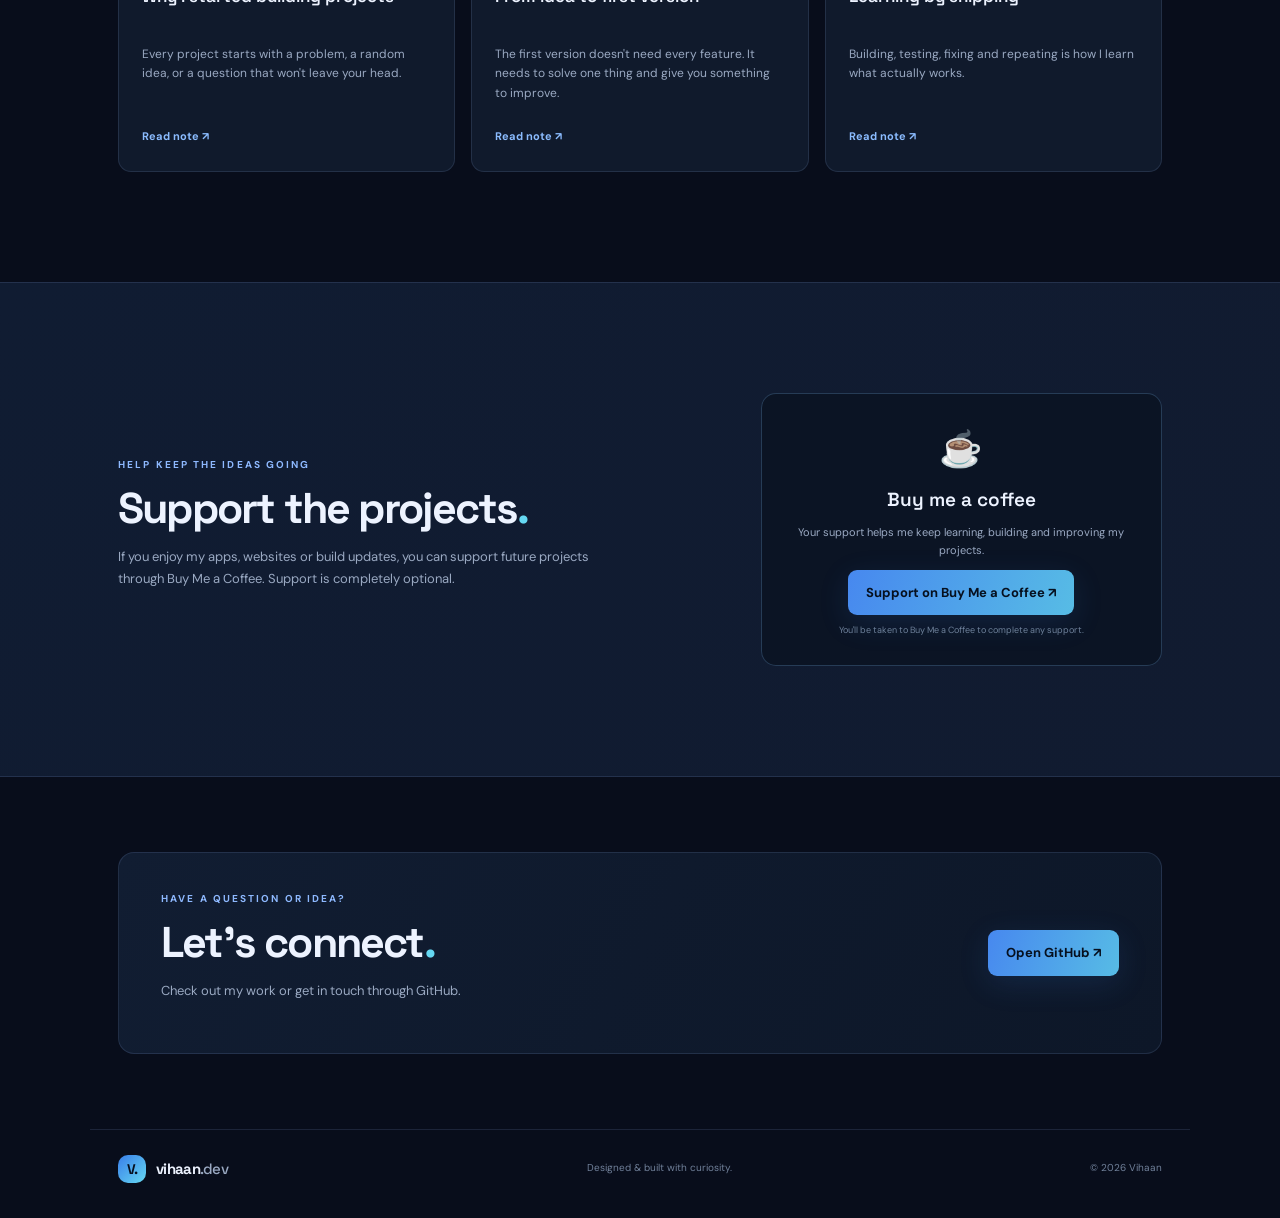
==== commit 22e8f7c8: "Update portfolio card for FreshStart Local" ====
--- a/index.html
+++ b/index.html
@@ -18,7 +18,7 @@
     <a class="brand" href="#home" aria-label="Vihaan home"><span class="brand-mark">V.</span><span>vihaan<span class="muted">.dev</span></span></a>
     <button class="menu-toggle" aria-label="Toggle navigation" aria-expanded="false">☰</button>
     <nav class="nav">
-      <a href="#projects">Projects</a><a href="#about">About</a><a href="local-services/">Local Services</a><a href="#blog">Blog</a><a href="#support">Support</a>
+      <a href="#projects">Projects</a><a href="#about">About</a><a href="local-services/">FreshStart Local</a><a href="#blog">Blog</a><a href="#support">Support</a>
       <a class="nav-cta" href="https://github.com/vihaanchillguy-ui" target="_blank" rel="noreferrer">GitHub ↗</a>
     </nav>
   </header>
@@ -61,7 +61,7 @@
           <div class="project-art art-gmrp"><div class="gmrp-shield">G</div><span class="art-word">GMRP CENTRAL</span><span class="art-caption">COMMUNITY • STAFF • TOOLS</span></div>
           <div class="project-info"><div class="project-kicker">04 / COMMUNITY TOOLS</div><h3>GMRP Central</h3><p>A hub for a roleplay community, with staff tools and server information.</p><div class="tags"><span>Community</span><span>Discord</span><span>Web</span></div><a class="text-link" href="https://vihaanchillguy-ui.github.io/gmrp-central-site/" target="_blank" rel="noreferrer">Visit project ↗</a></div>
         </article>
-        <article class="project-card"><div class="project-art art-daylink"><div class="daylink-icon">L</div><span class="art-word">LOCAL SERVICES</span><span class="art-caption">KIALLA • SHEPPARTON</span></div><div class="project-info"><div class="project-kicker">05 / LOCAL SERVICES</div><h3>Vihaan’s Local Services</h3><p>Affordable car washing, lawn mowing, bin cleaning and dog walking around Kialla and Shepparton.</p><div class="tags"><span>Car washing</span><span>Gardening</span><span>Local jobs</span></div><a class="text-link" href="local-services/">View services & prices ↗</a></div></article>
+        <article class="project-card"><div class="project-art art-daylink"><div class="daylink-icon">L</div><span class="art-word">FRESHSTART</span><span class="art-caption">KIALLA • SHEPPARTON</span></div><div class="project-info"><div class="project-kicker">05 / LOCAL SERVICES</div><h3>FreshStart Local</h3><p>Car washing, lawn mowing, bin cleaning and dog walking around Kialla and Shepparton.</p><div class="tags"><span>Car washing</span><span>Gardening</span><span>Local jobs</span></div><a class="text-link" href="local-services/">View services & prices ↗</a></div></article>
       </div>
     </section>
 
